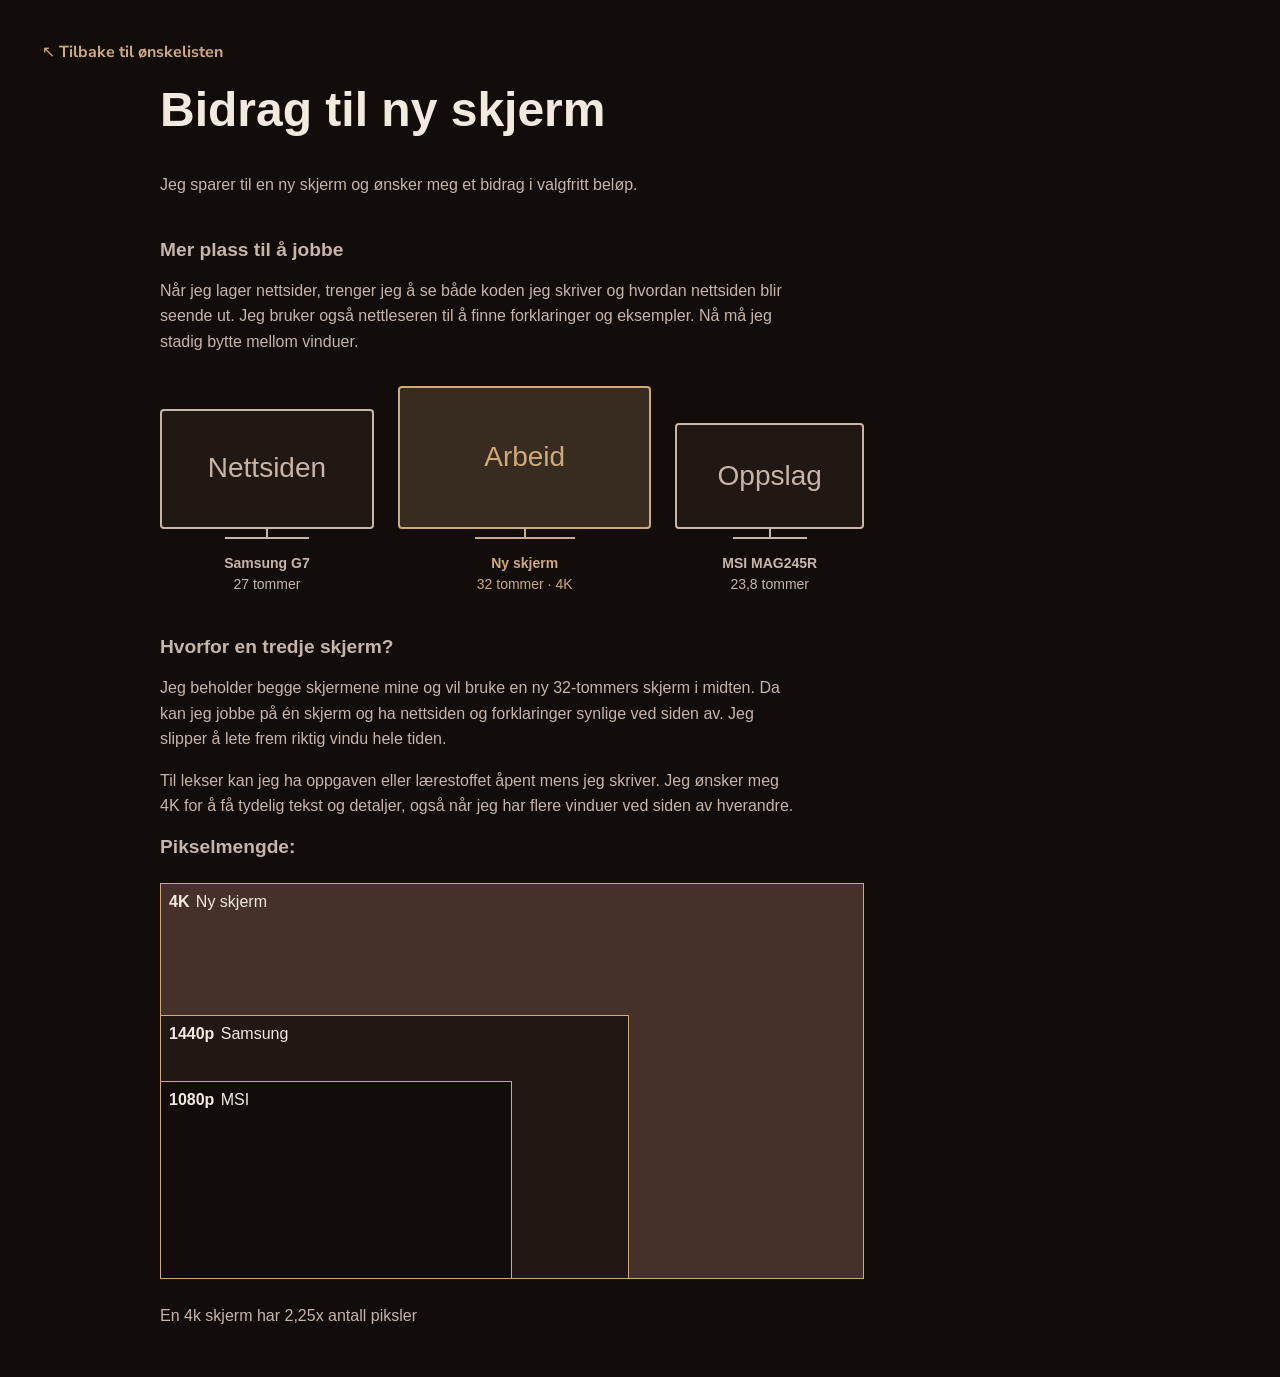
==== products/bidrag-til-ny-skjerm.html @ c86830ca "Final cleanup." ====
<!DOCTYPE html>
<html lang="nb">
    <head>
        <meta charset="UTF-8">
        <meta name="viewport" content="width=device-width, initial-scale=1.0">
        <title>Bidrag til ny skjerm | Ønskeliste Jul 2026</title>
        <link rel="preconnect" href="https://fonts.googleapis.com">
        <link rel="preconnect" href="https://fonts.gstatic.com" crossorigin>
        <link href="https://fonts.googleapis.com/css2?family=Nunito+Sans:ital,opsz,wght@0,6..12,200..1000;1,6..12,200..1000&display=swap" rel="stylesheet">
        <link rel="icon" type="image/svg+xml" href="../assets/favicon.svg">
        <link rel="stylesheet" href="../style.css">
    </head>
    <body>
        <header class="site-header">
            <a href="../index.html">
                <span class="button-arrow" aria-hidden="true">↖</span>
                Tilbake til ønskelisten
            </a>
        </header>

        <main class="screen-contribution">
            <h1>Bidrag til ny skjerm</h1>
            <p>Jeg sparer til en ny skjerm og ønsker meg et bidrag i valgfritt beløp.</p>

            <section class="wish-info" aria-labelledby="workspace-heading">
                <h2 id="workspace-heading">Mer plass til å jobbe</h2>
                <p>
                    Når jeg lager nettsider, trenger jeg å se både koden jeg
                    skriver og hvordan nettsiden blir seende ut. Jeg bruker
                    også nettleseren til å finne forklaringer og eksempler.
                    Nå må jeg stadig bytte mellom vinduer.
                </p>

                <figure class="monitor-setup" role="img" aria-label="Tre skjermer i samme målestokk: nettsiden på min 27-tommers Samsung, arbeidet på en ny 32-tommers skjerm i midten og forklaringer på min 23,8-tommers MSI.">
                    <div class="monitor-preview" aria-hidden="true">
                        <div class="monitor-frame">Nettsiden</div>
                        <strong>Samsung G7</strong>
                        <small>27 tommer</small>
                    </div>
                    <div class="monitor-preview monitor-new" aria-hidden="true">
                        <div class="monitor-frame">Arbeid</div>
                        <strong>Ny skjerm</strong>
                        <small>32 tommer · 4K</small>
                    </div>
                    <div class="monitor-preview" aria-hidden="true">
                        <div class="monitor-frame">Oppslag</div>
                        <strong>MSI MAG245R</strong>
                        <small>23,8 tommer</small>
                    </div>
                </figure>
            </section>

            <section class="wish-info" aria-labelledby="screen-heading">
                <h2 id="screen-heading">Hvorfor en tredje skjerm?</h2>
                <p>
                    Jeg beholder begge skjermene mine og vil bruke en ny
                    32-tommers skjerm i midten. Da kan jeg jobbe på én skjerm
                    og ha nettsiden og forklaringer synlige ved siden av.
                    Jeg slipper å lete frem riktig vindu hele tiden.
                </p>
                <p>
                    Til lekser kan jeg ha oppgaven eller lærestoffet åpent
                    mens jeg skriver. Jeg ønsker meg 4K for å få tydelig tekst
                    og detaljer, også når jeg har flere vinduer ved siden av hverandre.
                </p>
            
                <h2>
                    Pikselmengde:
                </h2>

                <figure class="resolution-comparison" role="img" aria-label="Sammenligning i samme målestokk: 4K for den nye skjermen, 1440p for min Samsung G7 og 1080p for min MSI.">
                    <div class="resolution-area resolution-4k" aria-hidden="true">
                        <strong>4K</strong><span>Ny skjerm</span>
                    </div>
                    <div class="resolution-area resolution-1440p" aria-hidden="true">
                        <strong>1440p</strong><span>Samsung</span>
                    </div>
                    <div class="resolution-area resolution-1080p" aria-hidden="true">
                        <strong>1080p</strong><span>MSI</span>
                    </div>
                </figure>
                <p>
                    En 4k skjerm har 2,25x antall piksler
                </p>

            </section>

        </main>
        <script src="../script.js"></script>
    </body>
</html>
---- style.css ----
/* ==========================================================
   1. Theme: colors and corner sizes
   ========================================================== */

:root {
    --page-padding: 2rem;
    
    color-scheme: dark;

    --color-background: #120d0b;
    --color-surface: #211713;
    --color-surface-muted: #45302a;

    --color-text: #f3eadf;
    --color-text-muted: #c7b5a8;
    --color-text-dark: #000000;
    --color-border: #594138;

    --color-accent: #d0aa79;
    --color-accent-hover: #e2be91;
    --color-accent-red: #bd8178;
    --color-on-accent: #281a17;
    --color-accent-soft: #d0aa7933;

    --color-accent-walnut-soft: #d0aa7926;
    --color-accent-walnut: #d7b99b;

    --color-youtube-red-soft: rgba(255, 90, 90, 0.16);
    --color-youtube-red: #ff7777;
    --color-article-blue-soft: rgba(116, 166, 214, 0.2);

    --superelipse-radius-xxs: clamp(3px, 2vw, 0.5rem);
    --superelipse-radius-xs: clamp(4px, 3vw, 1rem);
    --superelipse-radius-sm: clamp(8px, 4vw, 2rem);
    --superelipse-radius-md: clamp(12px, 5vw, 3em);
    --superelipse-radius-lg: clamp(16px, 6vw, 4rem);
    --superelipse-radius-xl: clamp(20px, 7vw, 5rem);
    --superelipse-radius: var(--superelipse-radius-lg);

    --border-radius-xxsmall: var(--superelipse-radius-xxs);
    --border-radius-xsmall: var(--superelipse-radius-xs);
    --border-radius-small: var(--superelipse-radius-sm);
    --border-radius-medium: var(--superelipse-radius-md);
    --border-radius-large: var(--superelipse-radius-lg);

    --corner-shape: superellipse(2);
}

/* ==========================================================
   2. Base: typography, links and focus
   ========================================================== */

* {
    box-sizing: border-box;
    scrollbar-width: none;
}

*::-webkit-scrollbar {
    display: none;
}

html {
    scroll-behavior: smooth;
}

body {
    position: relative;
    isolation: isolate;
    background-color: var(--color-background);
    color: var(--color-text);
    font-family: -apple-system, "Inter", sans-serif;
    line-height: 1.6;
    max-width: 90rem;
    margin: 0 auto;
    padding: var(--page-padding);
}

h1, h2, h3 {
    line-height: 1.25;
    overflow-wrap: anywhere;
}

h1 {
    font-size: clamp(2rem, 5vw, 3rem);
    margin: 3rem 0 2rem;

}

#h1-fortom {
    margin: 3rem 0 0.5rem;
}

h1 span.sub-header {
    display: block;
    margin-top: 5px;
}

h2 {
    font-size: 1.4rem;
    margin: 0 0 1rem;
}

h3 {
    font-size: 1.2rem;
    margin: 0;
}

.text-reveal {
    animation: textReveal 1s cubic-bezier(0.16, 1, 0.3, 1);
    animation-fill-mode: backwards;
    animation-delay: var(--text-reveal-delay, 0ms);
}

h1.text-reveal {
    animation-name: textRevealh1;
}

a {
    color: var(--color-accent);
    text-underline-offset: 0.2em;
}

@media (hover: hover) and (pointer: fine) {
    a:hover {
        color: var(--color-accent-hover);
    }
}

a:focus-visible {
    outline: 3px solid var(--color-accent);
    outline-offset: 4px;
}

p {
    color: var(--color-text-muted);
}

dt {
    font-weight: 600;
}

dd {
    color: var(--color-text-muted);
    margin-left: 0;
    margin-bottom: 0.5rem;
}

.price-dd {
    margin-bottom: 2rem;
    margin-top: 0.5rem;
    margin-right: auto;
}

/* ==========================================================
   -Dialog
   ========================================================== */

dialog {
    height: fit-content;
    width: fit-content;
    padding: 4rem 6rem;
    background-color: var(--color-background);
    border: 2px solid var(--color-accent);
    border-radius: var(--border-radius-small);
}

dialog h2 {
    text-align: center;
    font-size: clamp(1.5rem, 8vw, 4rem);
}

dialog span {
    font-size: clamp(0.75rem, 4vw, 2rem);
}

#visitor-dialog form {
    display: flex;
    flex-direction: column;
    align-items: center;
    gap: 0.5rem;
}

#visitor-dialog label {
    display: flex;
    flex-direction: column;
    align-items: center;
    gap: 0.5rem;
}

#velg {
    padding: 10px;
    margin: 1.5rem 0;
    font-size: 1rem;
    width: clamp(10rem, 20vw, 15rem);
    height: 100%;
    border-radius: 999px;
    border: 3px solid var(--color-accent-hover);
    background-color: var(--color-background);
}

#submit,
.dialog-continue {
    width: clamp(12rem, 24vw, 16rem);
    font-weight: 600;
    font-size: 1rem;
    background-color: var(--color-accent);
    color: var(--color-text-dark);
    padding: 0.8rem;
    border-radius: 999px;
    border: 3px solid var(--color-accent-hover);
}

@media (max-width: 46rem) {
    dialog {
        padding: 2rem 4rem;
        border: 1px solid var(--color-accent-hover);
    }
    #velg {
        border: 2px solid var(--color-accent-hover); 
    }
}

#visitor-dialog::backdrop,
#foreldre-visitor-dialog::backdrop,
#andre-visitor-dialog::backdrop {
    backdrop-filter: blur(10px);
    -webkit-backdrop-filter: blur(10px);
    background-color: rgb(0 0 0 / 15%);
}






/* ==========================================================
   3. Page header, navigation and footer
   ========================================================== */

.site-header a {
    position: absolute;
    padding: 0.3rem 0.5rem;
    font-weight: 700;
    font-family: "Nunito Sans", sans-serif;
    text-decoration: none;
    background: var(--color-background);
    color: var(--color-accent);
    border: 2px solid transparent;
    border-radius: var(--border-radius-xsmall);

    transition: border 100ms ease;
}

.site-header a:hover {
    border: 2px solid var(--color-border);
}

/* Keep arrow symbols in the system font while button text uses Nunito Sans. */
.button-arrow {
    font-family: system-ui, -apple-system, sans-serif;
    font-weight: 400;
}

nav {
    display: flex;
    flex-wrap: wrap;
    gap: 0.75rem 1.5rem;
    margin-top: 1.5rem;
}

nav a {
    position: relative;
    z-index: 1;
    padding: 0.25rem 0;
    text-decoration: none;
    transition: background-color 0.2s ease;
}

.site-footer {
    border-top: 1px solid var(--color-border);
    padding: 1rem 0;
    font-size: 0.9rem;
}

/* ==========================================================
   4. Homepage layout
   ========================================================== */

#change-person {
    position: absolute;
    top: 1rem;
    background-color: var(--color-background);
    color: var(--color-accent);
    padding: 0.5rem;
    font-size: 0.8rem;
    font-weight: 800;
    border-radius: var(--border-radius-large);
    border: 2px solid var(--color-accent);
    cursor: pointer;

    transition: background-color 50ms ease-out, color 50ms ease-out;
}

#change-person:hover {
    background-color: var(--color-accent);
    color: var(--color-background);
}

.wishlist {
    margin: 1rem 0 2.5rem;
}

.wishlist > h2 {
    margin-bottom: 0.5rem;
    margin-top: 0.5rem;
}

.wishlist > h2 > span {
    font-size: 0.7rem;
    margin-bottom: 0.5rem;
    color: var(--color-text-muted);
}

.wishlist > p {
    margin: 0 auto 1.5rem auto;
}

.wish-grid {
    display: grid;
    grid-template-columns: repeat(auto-fit, 24rem);
    gap: 1rem;
    width: fit-content;
    max-width: 100%;
    margin-inline: 0;
}

/* ==========================================================
   5. Shared cards and card links
   ========================================================== */

.wish, .wish-detail, .wish-sub {
    background-color: var(--color-surface);
    border: none;
    border-radius: var(--superelipse-radius-md);
    corner-shape: var(--corner-shape);
    transition: background-color 0.2s ease, border-color 0.15s ease, box-shadow 0.15s ease, transform 0.2s ease;
}

.wish,
.wish-sub {
    position: relative;
}

/* Extend the real product link over the card, without nesting buttons in it. */
:is(.wish, .wish-sub) a.bottom-section-card-title[href]::after {
    content: "";
    position: absolute;
    inset: 0;
    z-index: 1;
    border-radius: var(--superelipse-radius-md);
    corner-shape: var(--corner-shape);
}

:is(.wish, .wish-sub) .reservation-controls {
    position: relative;
    z-index: 2;
}

:is(.wish, .wish-sub) a.bottom-section-card-title:focus-visible {
    outline: none;
}

:is(.wish, .wish-sub) a.bottom-section-card-title[href]:focus-visible::after {
    outline: 3px solid var(--color-accent);
    outline-offset: 4px;
}

.wish.reveal-pending:not(.is-visible),
.wish-sub.reveal-pending:not(.is-visible) {
    opacity: 0;
}

.wish.is-visible,
.wish-sub.is-visible {
    opacity: 1;
    animation: reveal 400ms ease-out backwards;
    animation-delay: calc(var(--stagger-index, 0) * 90ms);
}

.carousel-item {
    display: contents;
}

/* Scale is independent of the entrance animation and hover's translateY. */
.is-horizontal > .carousel-item > :is(.wish, .wish-sub) {
    translate: var(--navigation-overflow, 0px) 0;
    scale: var(--scroll-scale, 1);
    transform-origin: center;
    position: relative;
}

.is-horizontal > .carousel-item > :is(.wish, .wish-sub).is-visible,
.is-horizontal.has-scrolled > .carousel-item > :is(.wish, .wish-sub) {
    opacity: var(--card-opacity, 1);
}

.is-horizontal.has-scrolled > .carousel-item > :is(.wish, .wish-sub) {
    animation: none;
}

.wish {
    display: flex;
    justify-self: center;
    width: min(100%, 25rem);
}

#hovedonsker article {
    border: 2px solid var(--color-accent);
}

.wish.can-hover:hover:not(.fortom-link) {
    border-color: var(--color-border);
    box-shadow: 0 8px 18px rgba(38, 51, 44, 0.1);
    transform: translateY(-2px);
}

.wish.can-hover:hover, .wish:has(:focus-visible) {
    background-color: var(--color-accent-soft);
}

.wish-link {
    display: flex;
    flex-direction: column;
    height: 100%;
    width: 100%;
    padding: 1.5rem 1.5rem 1rem 1.5rem;
    margin: 2rem;
    border-radius: inherit;
    color: var(--color-text);
    text-decoration: none;
    min-height: 12rem;
}

.wish > .wish-link {
    flex: 1;
    min-width: 0;
    margin: 0;
}


.wish-more {
    color: var(--color-accent);
    font-size: 0.9rem;
    font-weight: 600;
    margin-top: auto;
    transition: letter-spacing 180ms ease;
}

.wish-more-products {
    margin-top: 0.5rem;
    margin-bottom: 0.5rem;
    color: var(--color-text-muted);
}

.wish.can-hover:hover .wish-more,
.wish:has(:focus-visible) .wish-more {
    letter-spacing: 0.02em;
}


/* ==========================================================
   6. Product details: layout, headings and prices
   ========================================================== */

.site-header > p:not(.eyebrow), .site-footer, .wish p, .wish-detail > p {
    color: var(--color-text-muted);
}

.wish-misc {
    display: flex;
    flex-wrap: wrap;
    gap: 1.25rem;
    width: 100%;
    margin-top: 1rem;
}

.wish-misc dl {
    margin-bottom: 0.5rem;
    margin-top: 0.5rem;
}


.wish-link span {
    margin-top: 0.3rem;
}


.wish-items {
    display: flex;
    flex-direction: column;
    padding-bottom: 2rem;
}

.wish-info {
    color: var(--color-text-muted);
    font-size: 1rem;
    margin-top: 0.5rem;
    margin-top: 2.5rem;
}

.wish-info h2 {
    font-size: 1.2rem;
    margin: 1rem;
}

.wish-info p {
    margin: 1rem;
}

.wish-heading {
    display: flex;
    flex-direction: row;
}

.wish-heading h3 {
    font-size: 1.2rem;
    margin-right: 1rem;
    margin-left: auto;
    margin-top: 0.25rem;
    color: var(--color-accent);
}

.wish-detail {
    margin-bottom: 2rem;
    padding: clamp(1.25rem, 4vw, 2.5rem);
}

.wish-detail, .wish-master {
    position: relative;
    max-width: 100%;
}

.wish-detail > .wish {
    width: min(100%, 34rem);
    margin-inline: auto;
}

.wish-detail h1 {
    font-size: clamp(1.75rem, 4vw, 2.5rem);
    margin-bottom: 1rem;
}

.price {
    display: flex;
    align-items: baseline;
    gap: 0.5rem;
    margin-top: 1rem;
    font-size: 1.5rem;
    font-weight: 400;
}

.price-amount{
    color: var(--color-text);
    font-size: 1.5rem;
    font-weight: 600;
    text-decoration: underline;
}

#benefits-heading {
    margin-top: 3rem;
}

.go60-conf {
    background-color: var(--color-surface);
    padding: 1rem;
    border-radius: var(--border-radius-small);
    margin: 2rem 0;
}

.go60-conf p {
    margin: 1.5rem 0 0.5rem 0;
}

go60-color-image {
    display: flex;
    margin-right: auto;
    margin-left: 0;
}

/* ==========================================================
   7. Product cards
   ========================================================== */

.wish-sub {
    background-color: var(--color-surface);
    flex: 1 1 min(100%, 22rem);
    width: 100%;
    max-width: 24rem;
    margin: 0;
    min-width: 0;
}

.wish-sub.can-hover:not(:has(.fortom-link)):hover,
.wish-sub:not(:has(.fortom-link)):has(:focus-visible) {
    background-color: var(--color-accent-soft);
    border-color: var(--color-accent);
    box-shadow: 0 8px 18px rgba(38, 51, 44, 0.1);
    transform: translateY(-2px);
}

#walnut-sub.can-hover:hover,
#walnut-sub:has(:focus-visible) {
    background-color: var(--color-accent-walnut-soft);
    border-color: var(--color-accent-walnut);
    box-shadow: 0 8px 18px rgba(38, 51, 44, 0.1);
    transform: translateY(-2px);
}

#walnut-sub.can-hover:hover .wish-link h3, #walnut-sub.can-hover:hover .wish-link p {
    color: var(--color-accent-walnut);
}

.sub-wishes {
    display: grid;
    grid-template-columns: repeat(2, 1fr);
    grid-auto-flow: column;
    gap: 1rem;
}

.sub-wishes > section {
    display: flex;
    flex-direction: column;
}

.sub-wishes > section :is(.moergo-link, .video-card) {
    flex: 1;
}

.sub-wish {
    max-width: 626px;
}

.wish-link h3 {
    margin-top: auto;
    margin-bottom: 0;
}

.description  {
    margin: 1.3rem 0 1rem 0rem;
}

.wish-link > .instructions-h {
    margin: 2rem 0 0.5rem 0;
}

.instructions-p {
    margin: 0.5rem 0 0 0;
}

.instructions-p-2 {
    margin: 0 0 0.5rem 0;
    text-decoration: underline;
}

.wish-sub > .wish-link {
    width: 100%;
    margin: 0;
    padding: 1.5rem;
}

#hev-senk-skrivebord:hover {
    color: var(--color-accent-walnut);
}

/* These preview cards clip their contents; keep focus outlines inside. */
.moergo-link > a:focus-visible,
.video-card:focus-visible {
    outline-offset: -4px;
}

/* ==========================================================
   8. Product images
   ========================================================== */

#walnut-image {
    object-fit: contain;
}

.wish-image {
    display: block;
    position: relative;
    width: 100%;
    max-width: 100%;
    object-fit: cover;
    margin-bottom: minmax(0.5rem, auto);
    margin-top: auto;
    margin-inline: auto;
    background-color: transparent;
    max-height: 15rem;
    min-height: 7rem;
    object-fit: contain;
}

.wish-image {
    transition: transform 1s ease-out;
}

@media(min-width: 46rem) {
    .wish:has(.wish-image:not(.skittfiske-link, .open-icon, .wish-image-instruction)):hover .wish-image:not(.skittfiske-link, .open-icon, .wish-image-instruction) {
        transform: scale(1.08);
    }
}

.skittfiske-link {
    border-radius: var(--border-radius-small);
    border: 3px solid var(--color-border);
    padding: 1rem;
    background-color: #f3eadf;
}

.open-icon {
    display: flex;
    width: 2rem;
    margin-left: auto;
    margin-right: auto;
}

.wish-image-frame {
    display: block;
    width: 100%;
    overflow: hidden;
}


#iiglo-image {
    object-fit: contain;
    background-color: transparent;
}

.wish-image-instruction {
    display: flex;
    position: relative;
    object-fit: cover;
    border: 4px solid var(--color-border);
    background-color: transparent;
    width: 100%;
    height: auto;
    object-fit: contain;
}

/* ==========================================================
   9. Shop preview links
   ========================================================== */

.moergo-link {
    display: flex;
    flex-direction: column;
    background-color: var(--color-surface);
    border: 1px solid var(--color-border);
    border-radius: var(--superelipse-radius-lg);
    corner-shape: var(--corner-shape);
    overflow: hidden;
    color: var(--color-text);
    text-decoration: none;
    transition: border-color 0.15s ease, background-color 0.15s ease, transform 0.3s ease;
}

.moergo-link:hover,
.moergo-link:focus-within {
    border-color: var(--color-accent);
    background-color: var(--color-accent-soft);
    transform: translateY(-2px);
}

.moergo-link a {
    display: block;
    color: var(--color-text);
    text-decoration: none;
}

.product-image-go60 {
    display: block;
    width: 100%;
    height: auto;
    max-height: 22rem;
    object-fit: cover;
}

.link-caption {
    display: grid;
    gap: 0.25rem;
    padding: 1rem 1.25rem;
    margin-bottom: 0;
    margin-top: auto;
}

.link-caption span {
    color: var(--color-text-muted);
    font-size: 0.85rem;
}

/* ==========================================================
   10. YouTube preview
   ========================================================== */

.video-card {
    display: flex;
    flex-direction: column;
    background-color: var(--color-surface);
    border: 1px solid var(--color-border);
    border-radius: var(--superelipse-radius-lg);
    corner-shape: var(--corner-shape);
    overflow: hidden;
    color: var(--color-text);
    text-decoration: none;
    transition: border-color 0.15s ease, background-color 0.15s ease, transform 0.3s ease;
}

.video-card:hover,
.video-card:focus-visible {
    border-color: var(--color-accent-red);
    background-color: var(--color-youtube-red-soft);
    transform: translateY(-2px);
}

.video-thumbnail {
    position: relative;
    aspect-ratio: 16 / 9;
    overflow: hidden;
    background-color: var(--color-surface-muted);
}

.video-thumbnail img {
    display: block;
    width: 100%;
    height: 100%;
    object-fit: cover;
}

.video-play {
    position: absolute;
    top: 50%;
    left: 50%;
    transform: translate(-50%, -50%);
    display: grid;
    place-items: center;
    width: 3.5rem;
    height: 3.5rem;
    border-radius: 50%;
    background-color: var(--color-youtube-red);
    color: var(--color-on-accent);
}

.video-play::before {
    content: "";
    width: 0;
    height: 0;
    border-top: 0.6rem solid transparent;
    border-bottom: 0.6rem solid transparent;
    border-left: 1rem solid var(--color-on-accent);
    
    transform: translateX(0.15rem);
}

.video-caption {
    display: grid;
    gap: 0.25rem;
    padding: 1rem 1.25rem;
    margin-bottom: 0;
    margin-top: auto;
}

.video-caption span {
    color: var(--color-text-muted);
    font-size: 0.85rem;
}

/* Fly-tying page: store summary and product rows. */
.fly-tying-page .shop-overview {
    margin-block: 2rem;
    padding: 1.25rem;
    border: 1px solid var(--color-border);
    border-radius: var(--border-radius-small);
}

.fly-tying-page .shop-overview h2 {
    font-size: 1.2rem;
}

.fly-tying-page .shop-label {
    display: block;
    margin-block: 0 0.4rem;
    color: var(--color-text-muted);
    font-size: 0.875rem;
    line-height: 1.3;
}

.fly-tying-page .price-amount {
    margin-top: auto;
    font-size: 1rem;
    font-weight: 400;
    text-decoration: none;
}

.fly-tying-page .fly-tying-row .wish-link {
    align-items: center;
    padding: 0.75rem;
    text-align: center;
}

.fly-tying-page .fly-tying-row h3 {
    margin: 0;
    font-size: 1rem;
    line-height: 1.25;
}

.fly-tying-page .fly-tying-row .description {
    margin: 0.4rem 0;
    font-size: 0.8rem;
    line-height: 1.35;
}

@media (max-width: 46rem) {
    .fly-tying-page .fly-tying-row {
        flex-direction: row;
        flex-wrap: nowrap;
        align-items: stretch;
        width: calc(100% + 2 * var(--page-padding));
        margin-inline: calc(-1 * var(--page-padding));
        overflow-x: auto;
        padding: 0.5rem var(--page-padding) 1rem;
        gap: 1rem;
        scroll-padding-inline: var(--page-padding);
        overscroll-behavior-x: contain;
    }

    .fly-tying-page .fly-tying-row > .wish-sub {
        flex: 0 0 13rem;
        width: 13rem;
        max-width: none;
        scroll-snap-align: start;
    }

    .fly-tying-page .fly-tying-row .wish-image {
        width: 100%;
        max-width: 100%;
        height: 10rem;
        max-height: none;
        min-height: 0;
        margin: 0 0 0.6rem;
        object-fit: contain;
    }
}

/* ==========================================================
   11. Animations and reduced motion
   ========================================================== */

@media (max-width: 46rem) {

    body {
        --page-padding: 1.2rem;
        padding: var(--page-padding);
    }

    .wish-grid {
        display: flex;
        width: 100vw;
        max-width: none;
        margin-left: calc(50% - 50vw);
        overflow-x: auto;
        overscroll-behavior-x: contain;
        padding: 0 var(--page-padding) 1rem;
        gap: 1rem;
        scroll-padding-left: var(--page-padding);
        scroll-snap-type: x mandatory;
        scrollbar-width: none;
        -webkit-overflow-scrolling: touch;
    }

    .wish-grid::-webkit-scrollbar {
        display: none;
    }

    .wish-grid .wish {
        flex: 0 0 13rem;
        width: 13rem;
        max-width: none;
        scroll-snap-align: start;
    }

    /* Fallback centering before the carousel script wraps the card. */
    .wish-grid > .wish:only-child {
        margin-inline: auto;
    }

    .wish-grid .wish > .wish-link {
        flex: 1;
        width: 100%;
    }

    .wish-grid .wish h3 {
        white-space: normal;
        overflow-wrap: anywhere;
        max-width: 100%;
        text-align: center;
    }

    .wish-grid .wish p {
        white-space: nowrap;
    }

    .wish p {
        margin: 0.3rem 0 0.5rem;
    }

    .wish-detail {
        padding: 1rem;
    }

    .wish-heading {
        align-items: flex-start;
        flex-wrap: wrap;
        gap: 0.25rem 0.75rem;
    }

    .wish-heading h2 {
        min-width: 0;
        font-size: clamp(1.25rem, 6vw, 1.6rem);
    }

    .wish-heading h3 {
        margin: 0.15rem 0 0 auto;
        font-size: 1rem;
    }

    .wish-misc {
        flex-direction: column;
        align-items: center;
        margin-top: 0rem;
        padding-block: 1rem;
    }

    .wish-misc:has(> .wish-sub:only-of-type) > .wish-sub {
        grid-column: 1;
    }

    .wish-misc .price {
        margin: 0;
        font-size: 1.1rem;
    }

    .wish-misc .price-amount {
        margin: 0;
        font-size: 1.3rem;
    }

    .wish-sub, .total {
        max-width: 30rem;
    }

    .total {
        width: 100%;
        margin-inline: auto;
        align-items: stretch;
        text-align: left;
    }

    .wish-sub > .wish-link {
        align-items: center;
        padding: 1rem 0.5rem;
    }

    .wish-link {
        align-items: center;
        padding: 1rem 0.8rem 0.4rem;
    }

    .description {
        margin-left: 0.5rem;
        margin-right: 0.5rem;
    }

    .wish-image {
        max-width: 100%;
        max-height: clamp(4rem, 20vh, 10rem);
    }

    .wish-grid .wish:not(:has(.reservation-controls)) .wish-image {
        height: 10rem;
        max-height: none;
    }

    .wish-info {
        margin-top: 1.5rem;
    }

    .wish-info h2,
    .wish-info p {
        margin-inline: 0;
    }
}

@media (max-width: 71rem) {
    .sub-wishes {
        grid-template-columns: repeat(1, 1fr);
        grid-template-rows: repeat(2, auto);
    }
    .sub-wishes > section :is(.moergo-link, .video-card) {
        flex: none;
    }
}


/* A centered, native-scroll carousel on phones. Desktop rows keep their layout. */
@media (max-width: 46rem) {
    .wish-grid.is-horizontal,
    .fly-tying-page .fly-tying-row.is-horizontal {
        position: relative;
        gap: var(--carousel-gap, 0.75rem);
        padding-inline: var(--carousel-padding, var(--page-padding));
        padding-block: 1rem;
        scroll-padding-inline: 0;
        scroll-snap-type: var(--carousel-snap, x proximity);
    }

    .is-horizontal > .carousel-item {
        display: block;
        position: relative;
        flex: 0 0 min(var(--carousel-card-width, 16rem), calc(100vw - 2 * var(--page-padding)));
        width: min(var(--carousel-card-width, 16rem), calc(100vw - 2 * var(--page-padding)));
        min-width: 0;
        z-index: var(--card-order, 0);
        scroll-snap-align: center;
    }

    .is-horizontal > .carousel-item > :is(.wish, .wish-sub) {
        width: 100%;
        height: 100%;
        max-width: none;
        margin: 0;
        scroll-snap-align: none;
        transition: scale var(--carousel-smoothing, 120ms)
                var(--carousel-easing, cubic-bezier(0.16, 1, 0.3, 1)),
            opacity var(--carousel-smoothing, 120ms)
                var(--carousel-easing, cubic-bezier(0.16, 1, 0.3, 1)),
            background-color 200ms ease, box-shadow 150ms ease;
        box-shadow: 0 6px 18px rgb(0 0 0 / 18%),
            inset 0 0 0 1px rgb(243 234 223 / 5%);
    }

    .is-horizontal > .carousel-item:not(:last-child) {
        margin-inline-end: 0;
    }
}

.carousel-controls[hidden] {
    display: none;
}

.carousel-controls {
    display: flex;
    align-items: center;
    justify-content: center;
    gap: 0.25rem;
    margin: 0.25rem 0 1rem;
}

.carousel-controls button {
    display: grid;
    place-items: center;
    min-width: 2.75rem;
    min-height: 2.75rem;
    padding: 0.4rem 0.7rem;
    border: 1px solid var(--color-border);
    border-radius: 50%;
    background: var(--color-surface);
    color: var(--color-accent);
    font: inherit;
    cursor: pointer;
}

.carousel-controls button:disabled {
    opacity: 0.3;
    cursor: default;
}

.carousel-controls .carousel-dot {
    width: 1.5rem;
    border: none;
    background: transparent;
}

.carousel-dot::before {
    content: "";
    width: 0.4rem;
    height: 0.4rem;
    border-radius: 1rem;
    background: var(--color-accent);
    opacity: 0.35;
}

.carousel-dot[aria-current="true"]::before {
    width: 0.9rem;
    opacity: 1;
}

@keyframes reveal {
    from {
        opacity: 0;
        transform: translateY(12px);
    }
    to {
        opacity: var(--card-opacity, 1);
        transform: translateY(0);
    }
}

@keyframes textReveal {
    from {
        opacity: 0;
        transform: translateY(20px);
    }
    to {
        opacity: 1;
        transform: translateY(0);
    }
}

@keyframes textRevealh1 {
    from {
        opacity: 0;
        transform: translateY(10px);
    }
    to {
        opacity: 1;
        transform: translateY(0);
    }
}


@media (prefers-reduced-motion: reduce) {
    .is-horizontal > .carousel-item:not(:last-child) {
        margin-inline-end: 0;
    }

    .is-horizontal > .carousel-item > :is(.wish, .wish-sub) {
        scale: 1;
    }

    *,
    *::before,
    *::after {
        animation-duration: 0.01ms !important;
        animation-delay: 0ms !important;
        animation-iteration-count: 1 !important;
        scroll-behavior: auto !important;
        transition-duration: 0.01ms !important;
    }
}












.wish:has(> .reservation-controls),
.wish-sub:has(> .reservation-controls),
.wish-sub:has(> .reservation-options) {
    display: flex;
    flex-direction: column;
}

.wish:has(> .reservation-controls) > .wish-link,
.wish-sub:has(> .reservation-controls) > .wish-link,
.wish-sub:has(> .reservation-options) > .wish-link {
    flex: 1;
    height: auto;
}

.reservation-options {
    display: grid;
    gap: 0.75rem;
    margin-top: 1rem;
}

/* Shared card footer: product details and a separate reservation button. */
.wish-product-link {
    display: block;
    margin-top: auto;
    margin-bottom: auto;
    height: auto;
    width: auto;
    min-width: 0;
    color: inherit;
    text-decoration: none;
}

.bottom-section-card {
    display: grid;
    grid-template-columns: minmax(0, 1fr);
    align-items: center;
    gap: 0.75rem;
    width: 100%;
    margin-top: 0.5rem;
}

.bottom-section-card-title {
    text-align: center;
    overflow-wrap: break-word;
}

.bottom-section-card-title h3 {
    margin-top: 0;
}

.reservation-controls {
    display: flex;
    flex-direction: column;
    align-items: center;
    gap: 0.4rem;
    padding: 0 1rem 1rem;
    text-align: center;
    min-width: 0;
}

.bottom-section-card > .reservation-controls {
    display: grid;
    grid-template-columns: minmax(0, 1fr) auto minmax(0, 1fr);
    align-items: center;
    column-gap: 0.75rem;
    row-gap: 0.4rem;
    padding: 0;
}

.bottom-section-card .reservation-status {
    grid-column: 1;
    grid-row: 1;
    position: static;
    min-width: 0;
    margin: 0;
    text-align: left;
    font-size: 0.875rem;
    line-height: 1.35;
    white-space: normal;
    overflow-wrap: anywhere;
}

.bottom-section-card .reservation-button {
    grid-column: 2;
    grid-row: 1;
    justify-self: center;
    flex: 0 0 auto;
    max-width: 100%;
    min-height: 2.75rem;
    padding: 0.55rem 0.8rem;
    font-size: 1rem;
    line-height: 1.2;
    white-space: nowrap;
}

/* Longer messages get their own line so the button stays centered. */
.bottom-section-card > .reservation-controls.has-long-status {
    grid-template-columns: minmax(0, 1fr);
}

.bottom-section-card .has-long-status .reservation-button {
    grid-column: 1;
    white-space: normal;
}

.bottom-section-card .has-long-status .reservation-status {
    grid-column: 1;
    grid-row: 2;
}

.reservation-controls p {
    margin: 0 0 0.5rem;
    font-size: 0.85rem;
}

.reservation-controls .reservation-name {
    color: var(--color-text);
    font-weight: 600;
}

.reservation-controls button {
    font-size: 1rem;
    min-height: 2.75rem;
    padding: 0.55rem 0.8rem;
    border: 1px solid var(--color-accent);
    border-radius: 999px;
    background-color: var(--color-accent);
    color: var(--color-on-accent);
    cursor: pointer;
}

.reservation-controls button:disabled {
    opacity: 0.5;
    cursor: default;
}

.reservation-controls .reservation-button.is-reserved-by-you {
    background-color: var(--color-on-accent);
    color: var(--color-accent);
}

/* Reserve the muted treatment for images, keeping names and prices readable. */
.is-reserved-by-others .wish-image {
    opacity: 0.5;
    filter: grayscale(0.8);
}

.reservation-link-disabled {
    cursor: default;
}

/* Clear instructions and larger controls for family visitors. */
button:focus-visible,
select:focus-visible {
    outline: 3px solid var(--color-accent-hover);
    outline-offset: 3px;
}

#visitor-dialog,
#foreldre-visitor-dialog,
#andre-visitor-dialog {
    width: min(32rem, calc(100% - 2rem));
    max-width: calc(100% - 2rem);
    padding: clamp(1rem, 4vw, 2rem);
}

#visitor-dialog .dialog-intro {
    text-align: center;
    font-size: 1rem;
}

#visitor-dialog label,
#velg {
    width: 100%;
    max-width: 100%;
}

#submit,
.dialog-continue {
    width: min(100%, 16rem);
}

.shop-action {
    display: block;
    margin-top: 0.4rem;
    color: var(--color-accent);
    font-size: 0.875rem;
    line-height: 1.4;
}

.new-tab-note.visually-hidden {
    position: absolute;
    width: 1px;
    height: 1px;
    margin: -1px;
    padding: 0;
    overflow: hidden;
    clip: rect(0, 0, 0, 0);
    clip-path: inset(50%);
    white-space: nowrap;
    border: 0;
}

.new-tab-summary {
    color: var(--color-text-muted);
    font-size: 0.875rem;
    line-height: 1.5;
}

.price-note,
.reservation-help {
    font-size: 0.875rem;
    line-height: 1.5;
    color: var(--color-text-muted);
}

.reservation-controls .reservation-help {
    grid-column: 1 / -1;
    grid-row: 3;
    margin: 0.4rem 0 0;
    max-width: 32rem;
    white-space: normal;
    text-align: left;
    font-size: 0.875rem;
}

.reservation-controls .reservation-help[hidden] {
    display: none;
}

/* Center reserved states while keeping available cards' status placement. */
.reservation-controls.is-reserved {
    justify-items: center;
}

.reservation-controls.is-reserved :is(.reservation-status, .reservation-help) {
    text-align: center;
    min-width: 0;
    max-width: 100%;
    overflow-wrap: break-word;
}

/* Monitor contribution: physical screen sizes and pixel dimensions. */
.screen-contribution {
    max-width: 60rem;
    margin-inline: auto;
}

.screen-contribution .wish-info :is(h2, p) {
    margin-inline: 0;
    max-width: 72ch;
}

/* All three panels are 16:9, so their widths follow their diagonal sizes. */
.screen-contribution .monitor-setup {
    display: grid;
    grid-template-columns: 27fr 32fr 23.8fr;
    align-items: end;
    gap: clamp(0.5rem, 2vw, 1.5rem);
    max-width: 44rem;
    margin: 2rem 0;
}

.screen-contribution .monitor-preview {
    min-width: 0;
    color: var(--color-text-muted);
    text-align: center;
}

.screen-contribution .monitor-new {
    color: var(--color-accent);
}

.screen-contribution .monitor-frame {
    position: relative;
    display: grid;
    place-items: center;
    aspect-ratio: 16 / 9;
    margin-bottom: 1.5rem;
    border: 2px solid currentColor;
    border-radius: 0.25rem;
    background: var(--color-surface);
    font-size: clamp(0.9rem, 3vw, 1.75rem);
}

.screen-contribution .monitor-new .monitor-frame {
    background: var(--color-accent-soft);
}

/* A short stem and base keep the drawing recognizable as a monitor. */
.screen-contribution .monitor-frame::before,
.screen-contribution .monitor-frame::after {
    content: "";
    position: absolute;
    background: currentColor;
}

.screen-contribution .monitor-frame::before {
    top: 100%;
    left: calc(50% - 1px);
    width: 2px;
    height: 0.65rem;
}

.screen-contribution .monitor-frame::after {
    top: calc(100% + 0.65rem);
    left: 30%;
    width: 40%;
    height: 2px;
}

.screen-contribution .monitor-preview strong,
.screen-contribution .monitor-preview small {
    display: block;
    font-size: clamp(0.65rem, 1.8vw, 0.875rem);
    line-height: 1.5;
    white-space: nowrap;
}

.screen-contribution .resolution-comparison {
    position: relative;
    width: 100%;
    max-width: 44rem;
    aspect-ratio: 16 / 9;
    margin: 1.5rem 0;
}

.screen-contribution .resolution-area {
    position: absolute;
    left: 0;
    bottom: 0;
    display: flex;
    align-items: flex-start;
    gap: 0.4rem;
    box-sizing: border-box;
    padding: 0.5rem;
    border: 1px solid var(--color-accent);
    color: var(--color-text);
    font-size: clamp(0.7rem, 1.5vw, 1rem);
    line-height: 1.3;
}

.screen-contribution .resolution-4k {
    width: 100%;
    height: 100%;
    background: var(--color-surface-muted);
}

/* 2560 / 3840 and 1440 / 2160 are both 2/3. */
.screen-contribution .resolution-1440p {
    width: calc(100% * 2 / 3);
    height: calc(100% * 2 / 3);
    background: var(--color-surface);
}

/* 1920 / 3840 and 1080 / 2160 are both 1/2. */
.screen-contribution .resolution-1080p {
    width: 50%;
    height: 50%;
    background: var(--color-background);
}

.purchase-checklist {
    margin-block: 1.5rem;
}

.purchase-checklist li {
    margin-block: 0.4rem;
}

.carousel-controls {
    flex-direction: column;
    gap: 0.5rem;
}

.carousel-navigation {
    display: flex;
    align-items: center;
    justify-content: center;
    gap: 0.5rem;
}

.carousel-navigation[hidden] {
    display: none;
}

.carousel-count {
    min-width: 3rem;
    text-align: center;
}

.carousel-controls button {
    width: auto;
    border-radius: 999px;
}

@media (max-width: 46rem) {
    .wish-grid.show-all,
    .fly-tying-page .fly-tying-row.show-all {
        display: grid;
        grid-template-columns: minmax(0, 1fr);
        width: 100%;
        margin-inline: 0;
        padding: 0;
        gap: 1rem;
        overflow: visible;
    }

    .show-all > .carousel-item {
        display: block;
        width: 100%;
        min-width: 0;
    }

    .wish-grid.show-all .wish,
    .fly-tying-row.show-all .wish-sub {
        width: 100%;
        max-width: 28rem;
        margin-inline: auto;
        scale: 1;
        translate: none;
        opacity: 1;
    }
    
    .bottom-section-card .reservation-status { 
        text-align: right;
        font-size: 0.75rem;
    }
    .bottom-section-card .reservation-help {
        text-align: right;
        font-size: 0.75rem;
    }
}
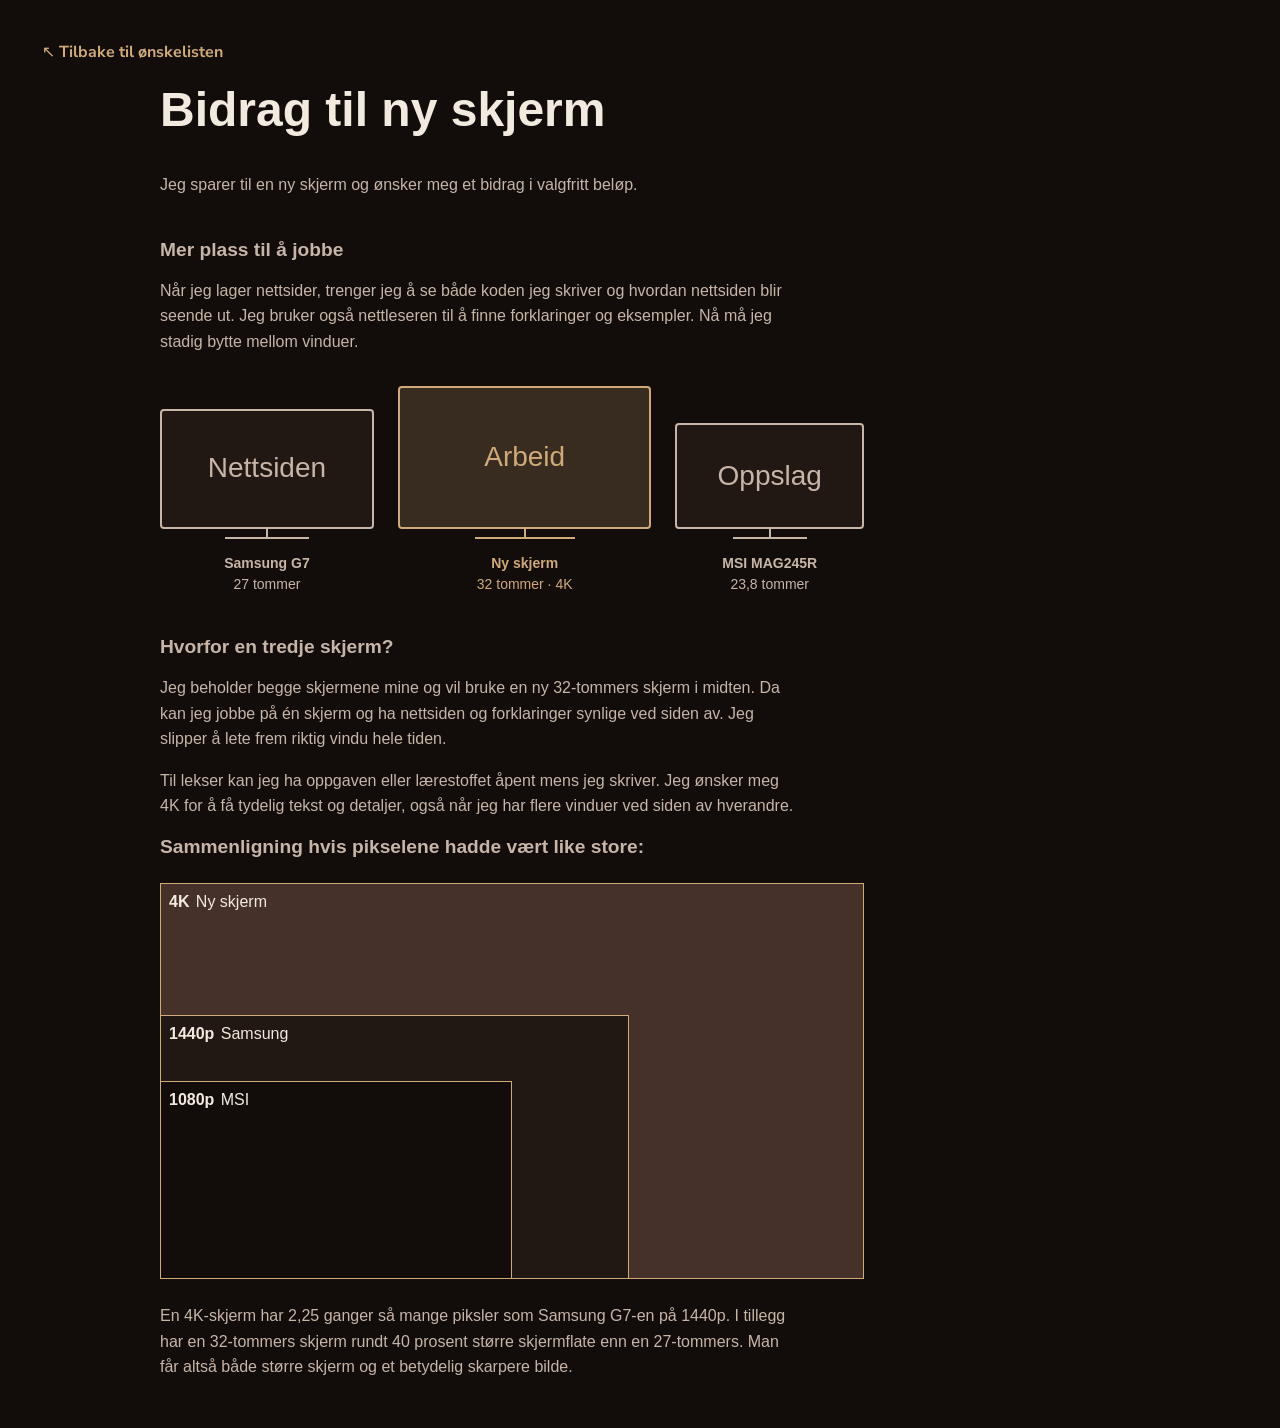
==== commit f091b7b7: "Rephrasing (bidrag til ny skjerm)" ====
--- a/products/bidrag-til-ny-skjerm.html
+++ b/products/bidrag-til-ny-skjerm.html
@@ -65,7 +65,7 @@
                 </p>
             
                 <h2>
-                    Pikselmengde:
+                    Sammenligning hvis pikselene hadde vært like store:
                 </h2>
 
                 <figure class="resolution-comparison" role="img" aria-label="Sammenligning i samme målestokk: 4K for den nye skjermen, 1440p for min Samsung G7 og 1080p for min MSI.">
@@ -80,7 +80,9 @@
                     </div>
                 </figure>
                 <p>
-                    En 4k skjerm har 2,25x antall piksler
+                    En 4K-skjerm har 2,25 ganger så mange piksler som Samsung G7-en på 1440p.
+                    I tillegg har en 32-tommers skjerm rundt 40 prosent større skjermflate
+                    enn en 27-tommers. Man får altså både større skjerm og et betydelig skarpere bilde.
                 </p>
 
             </section>
